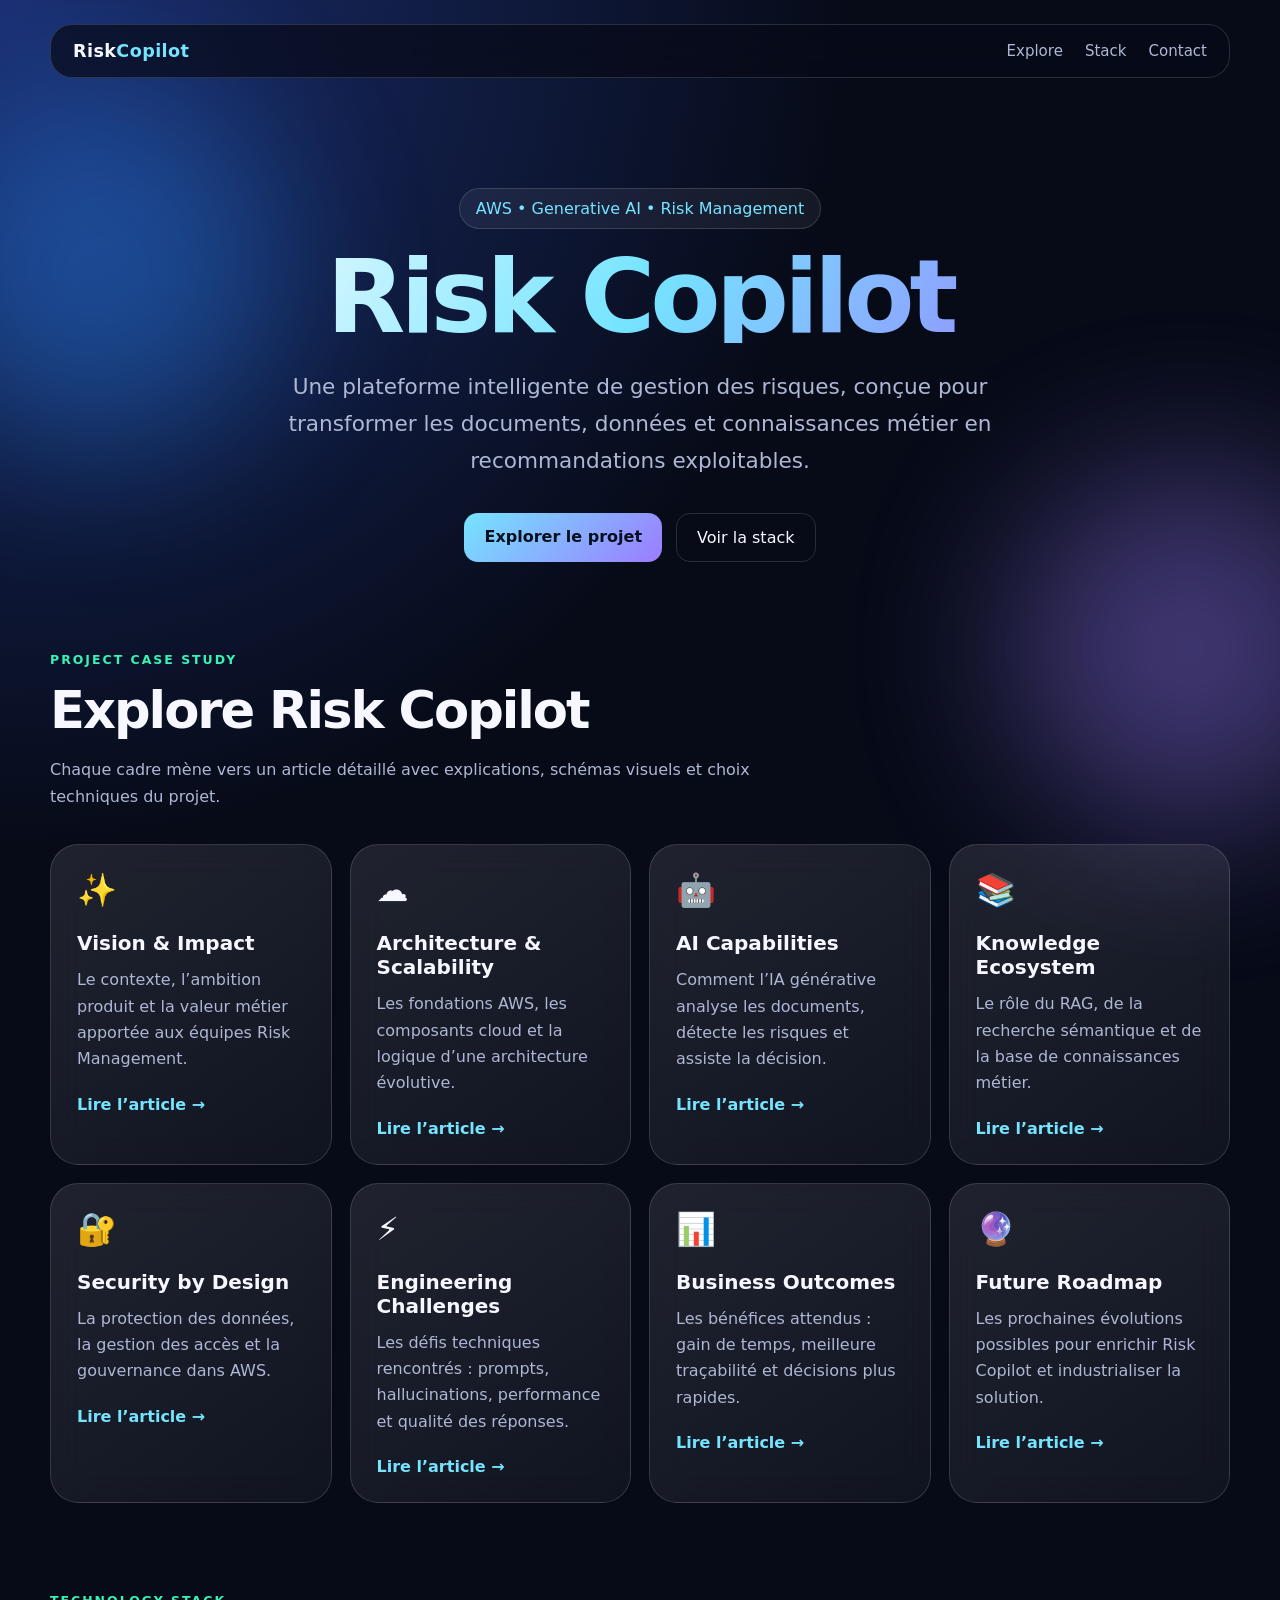
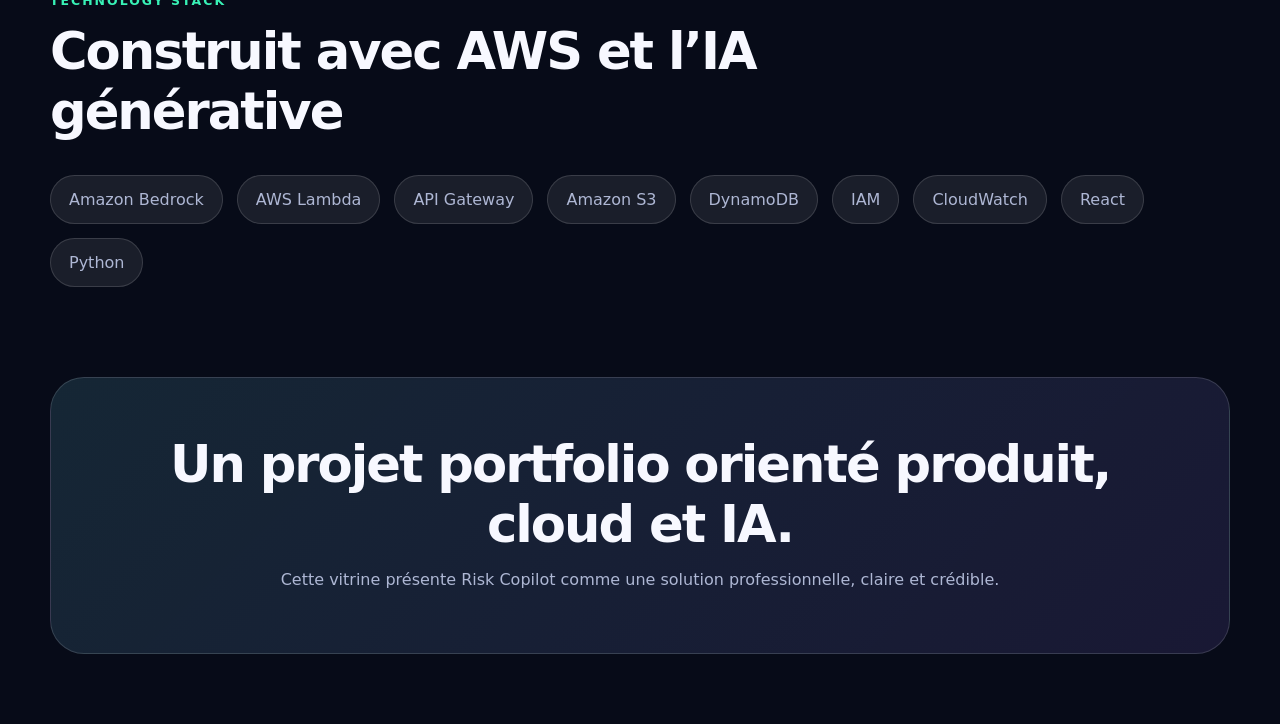
==== index.html @ 3e97cf2e "Add Risk Copilot portfolio website" ====
<!DOCTYPE html>
<html lang="fr">
<head>
  <meta charset="UTF-8" />
  <meta name="viewport" content="width=device-width, initial-scale=1.0" />
  <title>Risk Copilot | Portfolio Project</title>
  <link rel="stylesheet" href="style.css" />
</head>
<body>
  <div class="background-orb orb-one"></div>
  <div class="background-orb orb-two"></div>

  <header class="navbar">
    <div class="brand">Risk<span>Copilot</span></div>
    <nav>
      <a href="#explore">Explore</a>
      <a href="#stack">Stack</a>
      <a href="#contact">Contact</a>
    </nav>
  </header>

  <main>
    <section class="hero reveal">
      <div class="hero-badge">AWS • Generative AI • Risk Management</div>
      <h1>Risk Copilot</h1>
      <p class="subtitle">Une plateforme intelligente de gestion des risques, conçue pour transformer les documents, données et connaissances métier en recommandations exploitables.</p>
      <div class="hero-actions">
        <a class="primary-btn" href="#explore">Explorer le projet</a>
        <a class="secondary-btn" href="#stack">Voir la stack</a>
      </div>
    </section>

    <section id="explore" class="section reveal">
      <div class="section-heading">
        <p class="eyebrow">Project Case Study</p>
        <h2>Explore Risk Copilot</h2>
        <p>Chaque cadre mène vers un article détaillé avec explications, schémas visuels et choix techniques du projet.</p>
      </div>

      <div class="cards-grid">
        <a class="card" href="articles/vision-impact.html">
          <div class="icon">✨</div>
          <h3>Vision & Impact</h3>
          <p>Le contexte, l’ambition produit et la valeur métier apportée aux équipes Risk Management.</p>
          <span>Lire l’article →</span>
        </a>

        <a class="card" href="articles/architecture-scalability.html">
          <div class="icon">☁️</div>
          <h3>Architecture & Scalability</h3>
          <p>Les fondations AWS, les composants cloud et la logique d’une architecture évolutive.</p>
          <span>Lire l’article →</span>
        </a>

        <a class="card" href="articles/ai-capabilities.html">
          <div class="icon">🤖</div>
          <h3>AI Capabilities</h3>
          <p>Comment l’IA générative analyse les documents, détecte les risques et assiste la décision.</p>
          <span>Lire l’article →</span>
        </a>

        <a class="card" href="articles/knowledge-ecosystem.html">
          <div class="icon">📚</div>
          <h3>Knowledge Ecosystem</h3>
          <p>Le rôle du RAG, de la recherche sémantique et de la base de connaissances métier.</p>
          <span>Lire l’article →</span>
        </a>

        <a class="card" href="articles/security-by-design.html">
          <div class="icon">🔐</div>
          <h3>Security by Design</h3>
          <p>La protection des données, la gestion des accès et la gouvernance dans AWS.</p>
          <span>Lire l’article →</span>
        </a>

        <a class="card" href="articles/engineering-challenges.html">
          <div class="icon">⚡</div>
          <h3>Engineering Challenges</h3>
          <p>Les défis techniques rencontrés : prompts, hallucinations, performance et qualité des réponses.</p>
          <span>Lire l’article →</span>
        </a>

        <a class="card" href="articles/business-outcomes.html">
          <div class="icon">📊</div>
          <h3>Business Outcomes</h3>
          <p>Les bénéfices attendus : gain de temps, meilleure traçabilité et décisions plus rapides.</p>
          <span>Lire l’article →</span>
        </a>

        <a class="card" href="articles/future-roadmap.html">
          <div class="icon">🔮</div>
          <h3>Future Roadmap</h3>
          <p>Les prochaines évolutions possibles pour enrichir Risk Copilot et industrialiser la solution.</p>
          <span>Lire l’article →</span>
        </a>
      </div>
    </section>

    <section id="stack" class="section stack reveal">
      <div class="section-heading">
        <p class="eyebrow">Technology Stack</p>
        <h2>Construit avec AWS et l’IA générative</h2>
      </div>
      <div class="stack-list">
        <span>Amazon Bedrock</span>
        <span>AWS Lambda</span>
        <span>API Gateway</span>
        <span>Amazon S3</span>
        <span>DynamoDB</span>
        <span>IAM</span>
        <span>CloudWatch</span>
        <span>React</span>
        <span>Python</span>
      </div>
    </section>

    <section id="contact" class="footer-cta reveal">
      <h2>Un projet portfolio orienté produit, cloud et IA.</h2>
      <p>Cette vitrine présente Risk Copilot comme une solution professionnelle, claire et crédible.</p>
    </section>
  </main>

  <script src="script.js"></script>
</body>
</html>
---- style.css ----
:root {
  --bg: #070b18;
  --card: rgba(255, 255, 255, 0.08);
  --card-border: rgba(255, 255, 255, 0.14);
  --text: #f7f8ff;
  --muted: #aeb7d4;
  --primary: #75e4ff;
  --secondary: #9b7cff;
  --accent: #38f2b6;
}

* { box-sizing: border-box; }
html { scroll-behavior: smooth; }
body {
  margin: 0;
  font-family: Inter, ui-sans-serif, system-ui, -apple-system, BlinkMacSystemFont, "Segoe UI", sans-serif;
  color: var(--text);
  background: radial-gradient(circle at top left, #1b2f72 0, transparent 32%), var(--bg);
  overflow-x: hidden;
}

a { color: inherit; text-decoration: none; }
.background-orb {
  position: fixed;
  width: 360px;
  height: 360px;
  border-radius: 50%;
  filter: blur(80px);
  opacity: .38;
  z-index: -1;
  animation: float 10s ease-in-out infinite alternate;
}
.orb-one { background: #2b8cff; top: 10%; left: -80px; }
.orb-two { background: #9b7cff; bottom: 8%; right: -90px; animation-delay: 2s; }

.navbar {
  width: min(1180px, calc(100% - 40px));
  margin: 24px auto 0;
  display: flex;
  justify-content: space-between;
  align-items: center;
  padding: 16px 22px;
  border: 1px solid var(--card-border);
  border-radius: 22px;
  background: rgba(7, 11, 24, 0.72);
  backdrop-filter: blur(18px);
  position: sticky;
  top: 16px;
  z-index: 10;
}
.brand { font-weight: 800; letter-spacing: .4px; font-size: 1.1rem; }
.brand span { color: var(--primary); }
nav { display: flex; gap: 22px; color: var(--muted); font-size: .94rem; }
nav a:hover { color: var(--text); }

.hero {
  width: min(980px, calc(100% - 40px));
  margin: 110px auto 90px;
  text-align: center;
}
.hero-badge {
  display: inline-flex;
  padding: 10px 16px;
  border-radius: 999px;
  border: 1px solid var(--card-border);
  color: var(--primary);
  background: rgba(255, 255, 255, .06);
  margin-bottom: 22px;
}
h1 {
  margin: 0;
  font-size: clamp(3rem, 8vw, 6.5rem);
  line-height: .9;
  letter-spacing: -5px;
  background: linear-gradient(120deg, #fff, #75e4ff, #9b7cff);
  -webkit-background-clip: text;
  color: transparent;
}
.subtitle {
  margin: 26px auto 0;
  max-width: 760px;
  font-size: clamp(1.05rem, 2vw, 1.35rem);
  line-height: 1.7;
  color: var(--muted);
}
.hero-actions { margin-top: 34px; display: flex; justify-content: center; gap: 14px; flex-wrap: wrap; }
.primary-btn, .secondary-btn {
  padding: 14px 20px;
  border-radius: 14px;
  transition: .25s ease;
}
.primary-btn { background: linear-gradient(135deg, var(--primary), var(--secondary)); color: #06101d; font-weight: 800; }
.secondary-btn { border: 1px solid var(--card-border); color: var(--text); }
.primary-btn:hover, .secondary-btn:hover { transform: translateY(-3px); }

.section { width: min(1180px, calc(100% - 40px)); margin: 0 auto 90px; }
.section-heading { max-width: 760px; margin-bottom: 34px; }
.eyebrow { color: var(--accent); text-transform: uppercase; letter-spacing: 2px; font-size: .78rem; font-weight: 800; }
h2 { font-size: clamp(2rem, 4vw, 3.4rem); margin: 8px 0 12px; letter-spacing: -2px; }
.section-heading p:last-child { color: var(--muted); line-height: 1.7; }
.cards-grid { display: grid; grid-template-columns: repeat(4, 1fr); gap: 18px; }
.card {
  min-height: 270px;
  padding: 26px;
  border: 1px solid var(--card-border);
  border-radius: 28px;
  background: linear-gradient(145deg, rgba(255,255,255,.1), rgba(255,255,255,.04));
  backdrop-filter: blur(18px);
  position: relative;
  overflow: hidden;
  transition: transform .28s ease, border-color .28s ease, box-shadow .28s ease;
}
.card::before {
  content: "";
  position: absolute;
  inset: -1px;
  background: radial-gradient(circle at top right, rgba(117,228,255,.32), transparent 35%);
  opacity: 0;
  transition: .28s ease;
}
.card:hover {
  transform: translateY(-10px) rotateX(4deg) rotateY(-4deg);
  border-color: rgba(117, 228, 255, .6);
  box-shadow: 0 25px 70px rgba(0,0,0,.35);
}
.card:hover::before { opacity: 1; }
.icon { font-size: 2rem; margin-bottom: 22px; position: relative; }
.card h3, .card p, .card span { position: relative; }
.card h3 { margin: 0 0 12px; font-size: 1.25rem; }
.card p { color: var(--muted); line-height: 1.65; margin: 0 0 22px; }
.card span { color: var(--primary); font-weight: 800; }
.stack-list { display: flex; flex-wrap: wrap; gap: 14px; }
.stack-list span {
  padding: 14px 18px;
  border-radius: 999px;
  background: rgba(255,255,255,.08);
  border: 1px solid var(--card-border);
  color: var(--muted);
}
.footer-cta {
  width: min(1180px, calc(100% - 40px));
  margin: 0 auto 70px;
  padding: 48px;
  border-radius: 34px;
  border: 1px solid var(--card-border);
  background: linear-gradient(135deg, rgba(117,228,255,.13), rgba(155,124,255,.12));
  text-align: center;
}
.footer-cta p { color: var(--muted); }
.reveal { opacity: 0; transform: translateY(30px); transition: .8s ease; }
.reveal.visible { opacity: 1; transform: translateY(0); }

.article-page { width: min(850px, calc(100% - 40px)); margin: 80px auto; }
.back-link { color: var(--primary); font-weight: 800; }
.article-card {
  margin-top: 28px;
  padding: 42px;
  border-radius: 32px;
  border: 1px solid var(--card-border);
  background: rgba(255,255,255,.08);
  backdrop-filter: blur(16px);
}
.article-card h1 { font-size: clamp(2.4rem, 6vw, 4.5rem); letter-spacing: -3px; }
.article-card p, .article-card li { color: var(--muted); line-height: 1.85; font-size: 1.03rem; }
.article-card h2 { font-size: 1.7rem; margin-top: 34px; }

@keyframes float { from { transform: translateY(0); } to { transform: translateY(-35px); } }
@media (max-width: 1000px) { .cards-grid { grid-template-columns: repeat(2, 1fr); } }
@media (max-width: 640px) {
  nav { display: none; }
  .cards-grid { grid-template-columns: 1fr; }
  h1 { letter-spacing: -3px; }
  .article-card { padding: 26px; }
}


/* Detailed article enhancements */
.article-page { width: min(1040px, calc(100% - 40px)); }
.article-card { position: relative; overflow: hidden; }
.article-card::after {
  content: "";
  position: absolute;
  width: 320px;
  height: 320px;
  border-radius: 50%;
  background: radial-gradient(circle, rgba(117,228,255,.16), transparent 68%);
  right: -120px;
  top: -120px;
  pointer-events: none;
}
.article-lead {
  font-size: 1.18rem !important;
  color: #dce6ff !important;
  border-left: 3px solid var(--primary);
  padding-left: 18px;
  margin-top: 28px;
}
.article-meta {
  display: flex;
  gap: 10px;
  flex-wrap: wrap;
  margin: 26px 0;
}
.article-meta span, .tag {
  padding: 9px 12px;
  border-radius: 999px;
  border: 1px solid var(--card-border);
  background: rgba(255,255,255,.06);
  color: var(--muted);
  font-size: .9rem;
}
.callout {
  margin: 28px 0;
  padding: 22px;
  border-radius: 22px;
  background: linear-gradient(135deg, rgba(117,228,255,.12), rgba(155,124,255,.10));
  border: 1px solid rgba(117,228,255,.25);
}
.callout strong { color: var(--primary); }
.two-col {
  display: grid;
  grid-template-columns: repeat(2, minmax(0, 1fr));
  gap: 18px;
  margin: 28px 0;
}
.info-box {
  padding: 22px;
  border-radius: 22px;
  background: rgba(255,255,255,.055);
  border: 1px solid var(--card-border);
}
.info-box h3 { margin: 0 0 10px; }
.article-card h3 { margin-top: 26px; }
.diagram {
  margin: 34px 0;
  padding: 28px;
  border-radius: 28px;
  background: rgba(2, 8, 23, .58);
  border: 1px solid rgba(255,255,255,.12);
  box-shadow: inset 0 0 60px rgba(117,228,255,.05);
}
.diagram-title { color: var(--accent); font-weight: 800; margin-bottom: 18px; letter-spacing: .4px; }
.flow {
  display: flex;
  align-items: stretch;
  justify-content: center;
  gap: 12px;
  flex-wrap: wrap;
}
.node {
  min-width: 130px;
  padding: 16px 14px;
  border-radius: 18px;
  border: 1px solid rgba(117,228,255,.28);
  background: linear-gradient(145deg, rgba(255,255,255,.12), rgba(255,255,255,.04));
  text-align: center;
  color: #f7f8ff;
  position: relative;
  animation: nodeFloat 4s ease-in-out infinite alternate;
}
.node small { display: block; color: var(--muted); margin-top: 5px; line-height: 1.35; }
.arrow {
  display: flex;
  align-items: center;
  color: var(--primary);
  font-weight: 900;
  opacity: .85;
}
.layered {
  display: grid;
  gap: 14px;
}
.layer {
  display: grid;
  grid-template-columns: 190px 1fr;
  gap: 16px;
  align-items: center;
  padding: 16px;
  border-radius: 20px;
  background: rgba(255,255,255,.055);
  border: 1px solid var(--card-border);
}
.layer strong { color: var(--primary); }
.pipeline {
  display: grid;
  grid-template-columns: repeat(5, 1fr);
  gap: 12px;
}
.step {
  padding: 18px;
  border-radius: 20px;
  background: rgba(255,255,255,.06);
  border: 1px solid var(--card-border);
  position: relative;
}
.step b { color: var(--primary); display: block; margin-bottom: 8px; }
.timeline {
  border-left: 2px solid rgba(117,228,255,.35);
  padding-left: 24px;
  margin: 24px 0;
}
.timeline-item { margin: 0 0 24px; position: relative; }
.timeline-item::before {
  content: "";
  width: 13px;
  height: 13px;
  border-radius: 50%;
  background: var(--primary);
  position: absolute;
  left: -31.5px;
  top: 6px;
  box-shadow: 0 0 18px var(--primary);
}
.kpi-grid { display: grid; grid-template-columns: repeat(3, 1fr); gap: 16px; margin: 28px 0; }
.kpi { padding: 24px; border-radius: 24px; border: 1px solid var(--card-border); background: rgba(255,255,255,.06); }
.kpi strong { display: block; font-size: 2rem; color: var(--primary); margin-bottom: 8px; }
@keyframes nodeFloat { from { transform: translateY(0); } to { transform: translateY(-6px); } }
@media (max-width: 900px) { .two-col, .pipeline, .kpi-grid { grid-template-columns: 1fr; } .layer { grid-template-columns: 1fr; } .arrow { transform: rotate(90deg); justify-content: center; } }
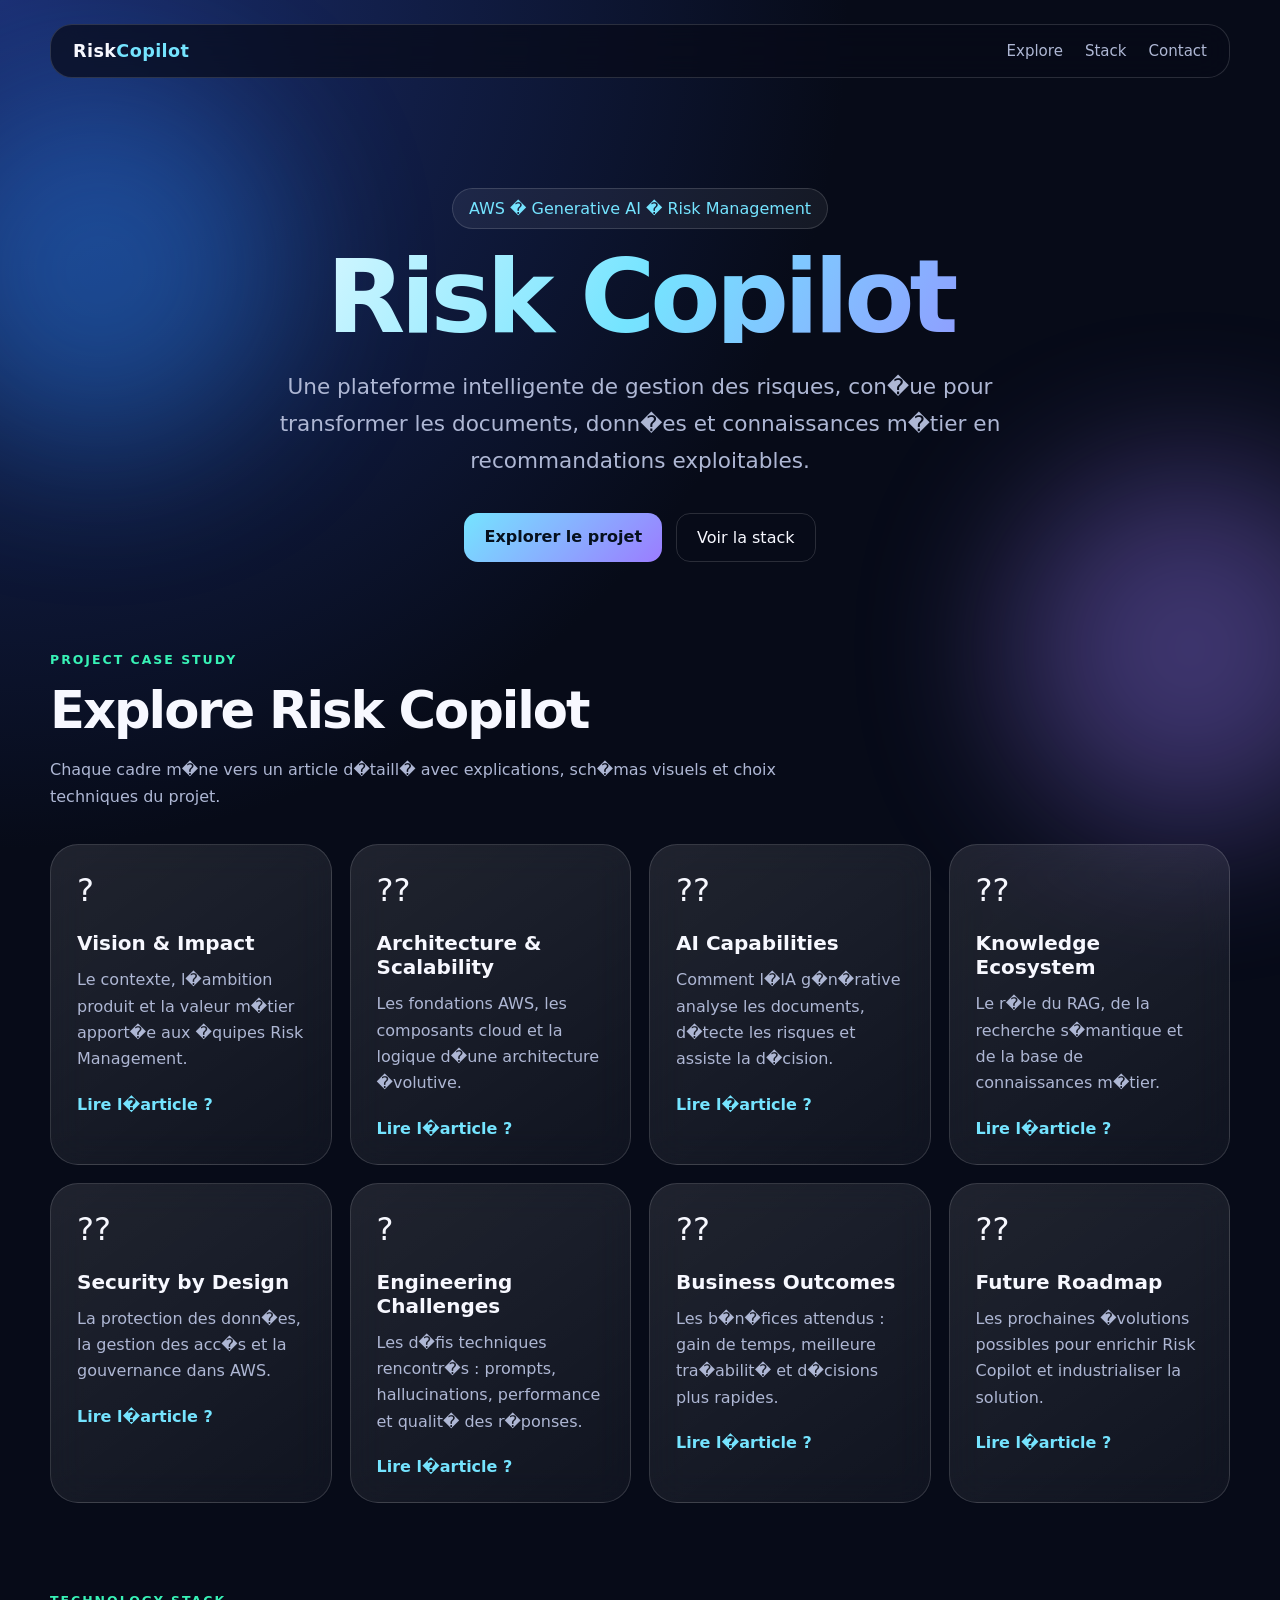
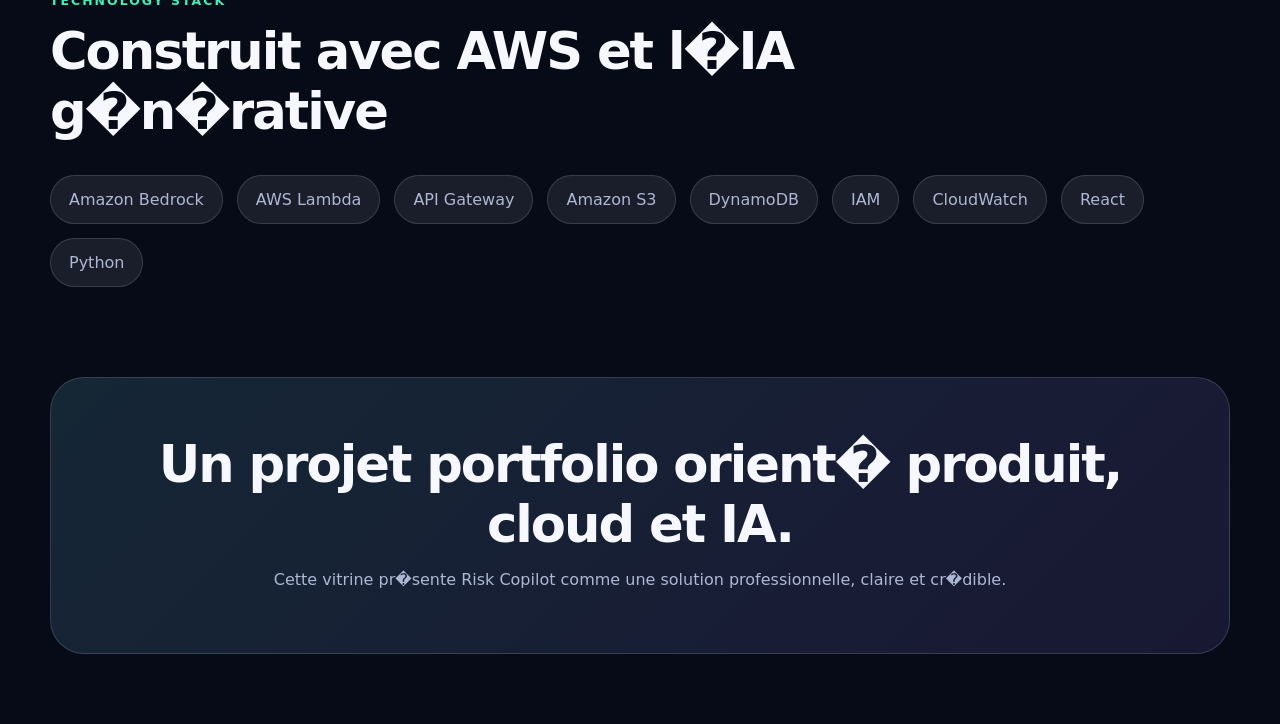
==== commit 37e1a102: "Prepare static site deployment" ====
--- a/index.html
+++ b/index.html
@@ -21,9 +21,9 @@
 
   <main>
     <section class="hero reveal">
-      <div class="hero-badge">AWS • Generative AI • Risk Management</div>
+      <div class="hero-badge">AWS � Generative AI � Risk Management</div>
       <h1>Risk Copilot</h1>
-      <p class="subtitle">Une plateforme intelligente de gestion des risques, conçue pour transformer les documents, données et connaissances métier en recommandations exploitables.</p>
+      <p class="subtitle">Une plateforme intelligente de gestion des risques, con�ue pour transformer les documents, donn�es et connaissances m�tier en recommandations exploitables.</p>
       <div class="hero-actions">
         <a class="primary-btn" href="#explore">Explorer le projet</a>
         <a class="secondary-btn" href="#stack">Voir la stack</a>
@@ -34,64 +34,64 @@
       <div class="section-heading">
         <p class="eyebrow">Project Case Study</p>
         <h2>Explore Risk Copilot</h2>
-        <p>Chaque cadre mène vers un article détaillé avec explications, schémas visuels et choix techniques du projet.</p>
+        <p>Chaque cadre m�ne vers un article d�taill� avec explications, sch�mas visuels et choix techniques du projet.</p>
       </div>
 
       <div class="cards-grid">
         <a class="card" href="articles/vision-impact.html">
-          <div class="icon">✨</div>
+          <div class="icon">?</div>
           <h3>Vision & Impact</h3>
-          <p>Le contexte, l’ambition produit et la valeur métier apportée aux équipes Risk Management.</p>
-          <span>Lire l’article →</span>
+          <p>Le contexte, l�ambition produit et la valeur m�tier apport�e aux �quipes Risk Management.</p>
+          <span>Lire l�article ?</span>
         </a>
 
         <a class="card" href="articles/architecture-scalability.html">
-          <div class="icon">☁️</div>
+          <div class="icon">??</div>
           <h3>Architecture & Scalability</h3>
-          <p>Les fondations AWS, les composants cloud et la logique d’une architecture évolutive.</p>
-          <span>Lire l’article →</span>
+          <p>Les fondations AWS, les composants cloud et la logique d�une architecture �volutive.</p>
+          <span>Lire l�article ?</span>
         </a>
 
         <a class="card" href="articles/ai-capabilities.html">
-          <div class="icon">🤖</div>
+          <div class="icon">??</div>
           <h3>AI Capabilities</h3>
-          <p>Comment l’IA générative analyse les documents, détecte les risques et assiste la décision.</p>
-          <span>Lire l’article →</span>
+          <p>Comment l�IA g�n�rative analyse les documents, d�tecte les risques et assiste la d�cision.</p>
+          <span>Lire l�article ?</span>
         </a>
 
         <a class="card" href="articles/knowledge-ecosystem.html">
-          <div class="icon">📚</div>
+          <div class="icon">??</div>
           <h3>Knowledge Ecosystem</h3>
-          <p>Le rôle du RAG, de la recherche sémantique et de la base de connaissances métier.</p>
-          <span>Lire l’article →</span>
+          <p>Le r�le du RAG, de la recherche s�mantique et de la base de connaissances m�tier.</p>
+          <span>Lire l�article ?</span>
         </a>
 
         <a class="card" href="articles/security-by-design.html">
-          <div class="icon">🔐</div>
+          <div class="icon">??</div>
           <h3>Security by Design</h3>
-          <p>La protection des données, la gestion des accès et la gouvernance dans AWS.</p>
-          <span>Lire l’article →</span>
+          <p>La protection des donn�es, la gestion des acc�s et la gouvernance dans AWS.</p>
+          <span>Lire l�article ?</span>
         </a>
 
         <a class="card" href="articles/engineering-challenges.html">
-          <div class="icon">⚡</div>
+          <div class="icon">?</div>
           <h3>Engineering Challenges</h3>
-          <p>Les défis techniques rencontrés : prompts, hallucinations, performance et qualité des réponses.</p>
-          <span>Lire l’article →</span>
+          <p>Les d�fis techniques rencontr�s : prompts, hallucinations, performance et qualit� des r�ponses.</p>
+          <span>Lire l�article ?</span>
         </a>
 
         <a class="card" href="articles/business-outcomes.html">
-          <div class="icon">📊</div>
+          <div class="icon">??</div>
           <h3>Business Outcomes</h3>
-          <p>Les bénéfices attendus : gain de temps, meilleure traçabilité et décisions plus rapides.</p>
-          <span>Lire l’article →</span>
+          <p>Les b�n�fices attendus : gain de temps, meilleure tra�abilit� et d�cisions plus rapides.</p>
+          <span>Lire l�article ?</span>
         </a>
 
         <a class="card" href="articles/future-roadmap.html">
-          <div class="icon">🔮</div>
+          <div class="icon">??</div>
           <h3>Future Roadmap</h3>
-          <p>Les prochaines évolutions possibles pour enrichir Risk Copilot et industrialiser la solution.</p>
-          <span>Lire l’article →</span>
+          <p>Les prochaines �volutions possibles pour enrichir Risk Copilot et industrialiser la solution.</p>
+          <span>Lire l�article ?</span>
         </a>
       </div>
     </section>
@@ -99,7 +99,7 @@
     <section id="stack" class="section stack reveal">
       <div class="section-heading">
         <p class="eyebrow">Technology Stack</p>
-        <h2>Construit avec AWS et l’IA générative</h2>
+        <h2>Construit avec AWS et l�IA g�n�rative</h2>
       </div>
       <div class="stack-list">
         <span>Amazon Bedrock</span>
@@ -115,8 +115,8 @@
     </section>
 
     <section id="contact" class="footer-cta reveal">
-      <h2>Un projet portfolio orienté produit, cloud et IA.</h2>
-      <p>Cette vitrine présente Risk Copilot comme une solution professionnelle, claire et crédible.</p>
+      <h2>Un projet portfolio orient� produit, cloud et IA.</h2>
+      <p>Cette vitrine pr�sente Risk Copilot comme une solution professionnelle, claire et cr�dible.</p>
     </section>
   </main>
 
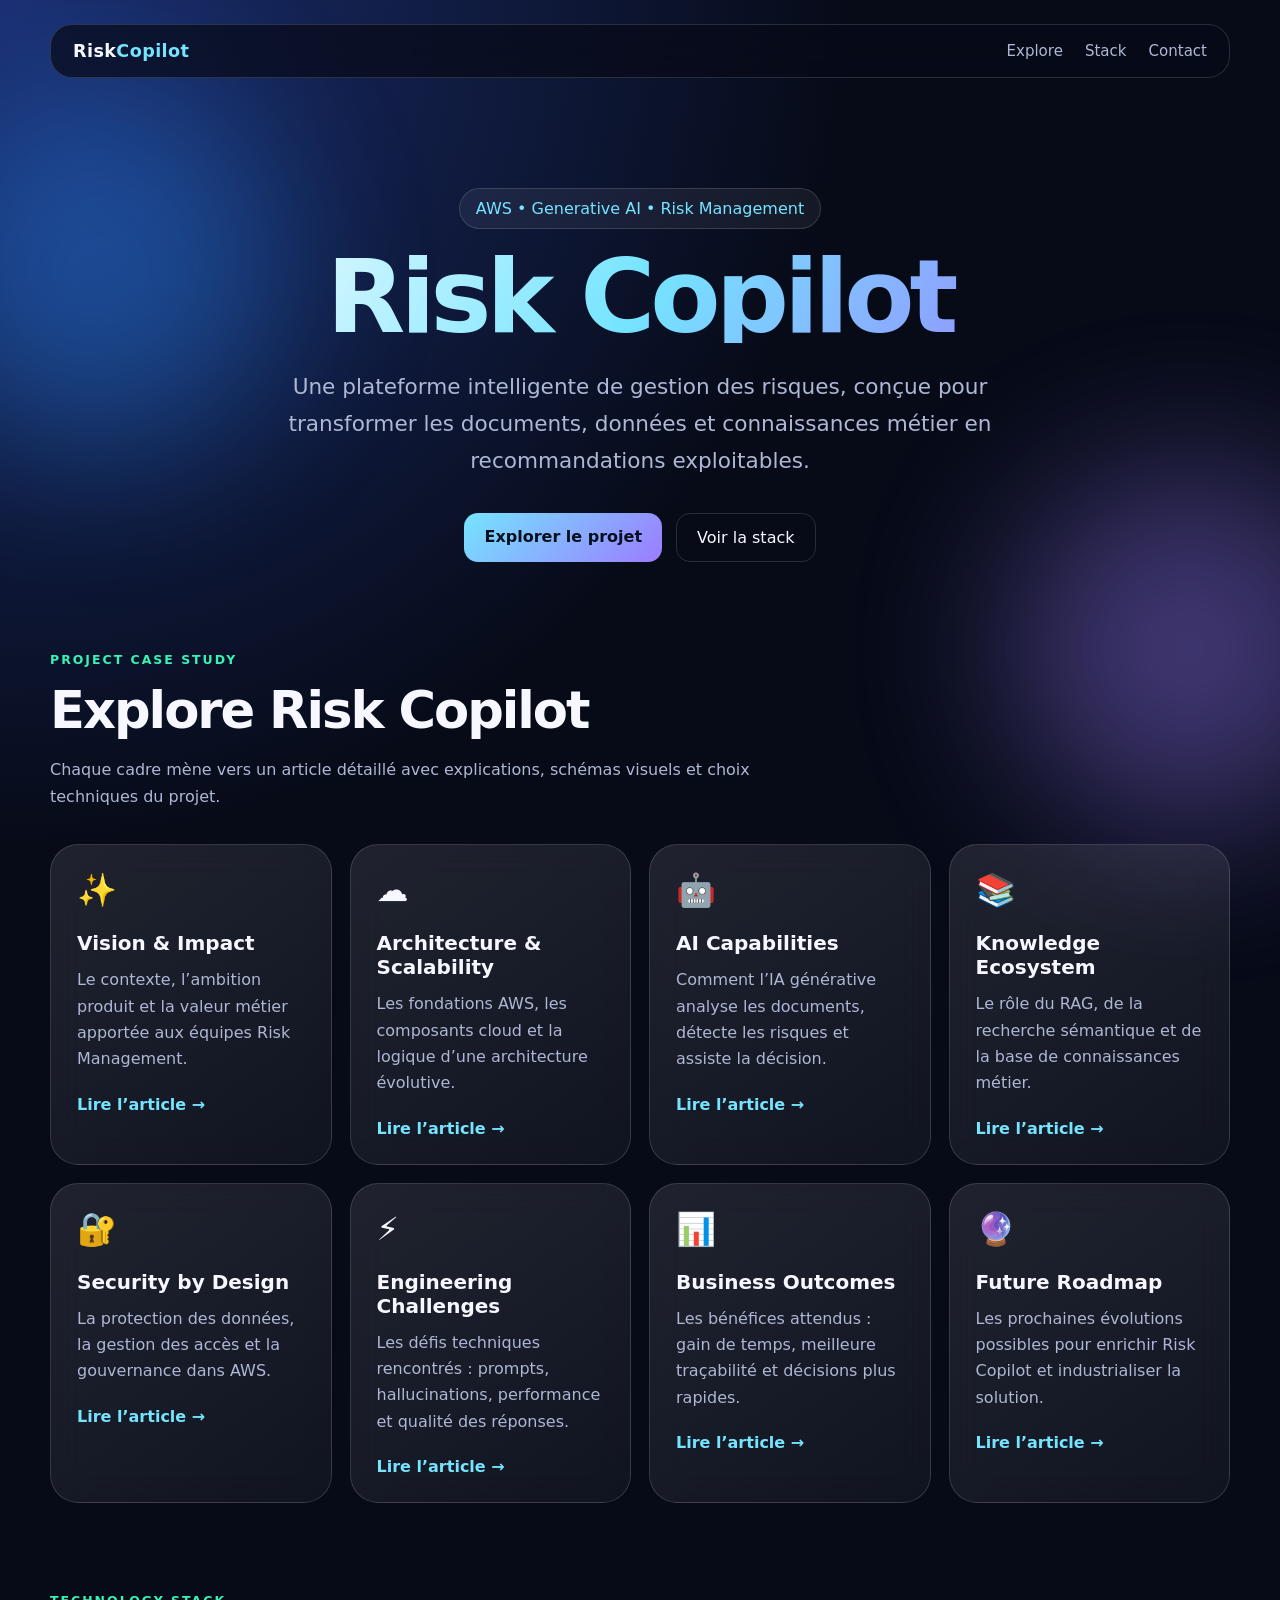
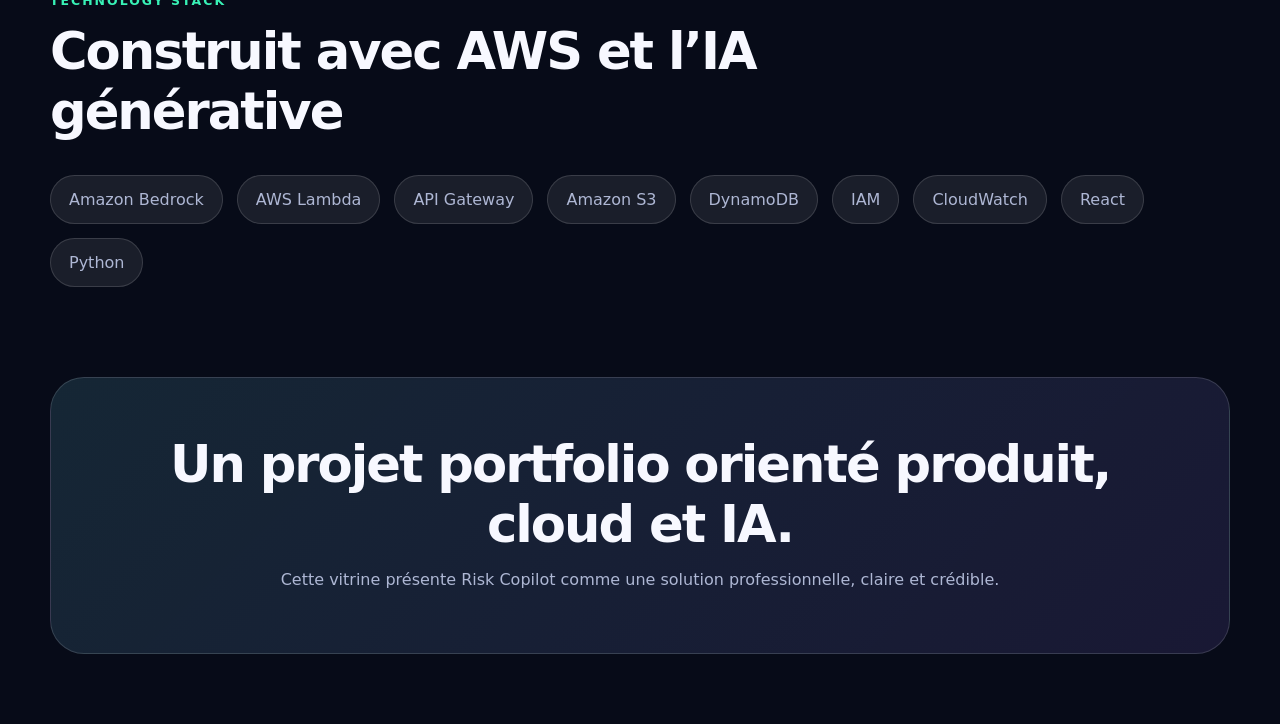
==== commit 6bcae116: "Fix encoding and prepare deployment" ====
--- a/index.html
+++ b/index.html
@@ -21,9 +21,9 @@
 
   <main>
     <section class="hero reveal">
-      <div class="hero-badge">AWS � Generative AI � Risk Management</div>
+      <div class="hero-badge">AWS • Generative AI • Risk Management</div>
       <h1>Risk Copilot</h1>
-      <p class="subtitle">Une plateforme intelligente de gestion des risques, con�ue pour transformer les documents, donn�es et connaissances m�tier en recommandations exploitables.</p>
+      <p class="subtitle">Une plateforme intelligente de gestion des risques, conçue pour transformer les documents, données et connaissances métier en recommandations exploitables.</p>
       <div class="hero-actions">
         <a class="primary-btn" href="#explore">Explorer le projet</a>
         <a class="secondary-btn" href="#stack">Voir la stack</a>
@@ -34,64 +34,64 @@
       <div class="section-heading">
         <p class="eyebrow">Project Case Study</p>
         <h2>Explore Risk Copilot</h2>
-        <p>Chaque cadre m�ne vers un article d�taill� avec explications, sch�mas visuels et choix techniques du projet.</p>
+        <p>Chaque cadre mène vers un article détaillé avec explications, schémas visuels et choix techniques du projet.</p>
       </div>
 
       <div class="cards-grid">
         <a class="card" href="articles/vision-impact.html">
-          <div class="icon">?</div>
+          <div class="icon">✨</div>
           <h3>Vision & Impact</h3>
-          <p>Le contexte, l�ambition produit et la valeur m�tier apport�e aux �quipes Risk Management.</p>
-          <span>Lire l�article ?</span>
+          <p>Le contexte, l’ambition produit et la valeur métier apportée aux équipes Risk Management.</p>
+          <span>Lire l’article →</span>
         </a>
 
         <a class="card" href="articles/architecture-scalability.html">
-          <div class="icon">??</div>
+          <div class="icon">☁️</div>
           <h3>Architecture & Scalability</h3>
-          <p>Les fondations AWS, les composants cloud et la logique d�une architecture �volutive.</p>
-          <span>Lire l�article ?</span>
+          <p>Les fondations AWS, les composants cloud et la logique d’une architecture évolutive.</p>
+          <span>Lire l’article →</span>
         </a>
 
         <a class="card" href="articles/ai-capabilities.html">
-          <div class="icon">??</div>
+          <div class="icon">🤖</div>
           <h3>AI Capabilities</h3>
-          <p>Comment l�IA g�n�rative analyse les documents, d�tecte les risques et assiste la d�cision.</p>
-          <span>Lire l�article ?</span>
+          <p>Comment l’IA générative analyse les documents, détecte les risques et assiste la décision.</p>
+          <span>Lire l’article →</span>
         </a>
 
         <a class="card" href="articles/knowledge-ecosystem.html">
-          <div class="icon">??</div>
+          <div class="icon">📚</div>
           <h3>Knowledge Ecosystem</h3>
-          <p>Le r�le du RAG, de la recherche s�mantique et de la base de connaissances m�tier.</p>
-          <span>Lire l�article ?</span>
+          <p>Le rôle du RAG, de la recherche sémantique et de la base de connaissances métier.</p>
+          <span>Lire l’article →</span>
         </a>
 
         <a class="card" href="articles/security-by-design.html">
-          <div class="icon">??</div>
+          <div class="icon">🔐</div>
           <h3>Security by Design</h3>
-          <p>La protection des donn�es, la gestion des acc�s et la gouvernance dans AWS.</p>
-          <span>Lire l�article ?</span>
+          <p>La protection des données, la gestion des accès et la gouvernance dans AWS.</p>
+          <span>Lire l’article →</span>
         </a>
 
         <a class="card" href="articles/engineering-challenges.html">
-          <div class="icon">?</div>
+          <div class="icon">⚡</div>
           <h3>Engineering Challenges</h3>
-          <p>Les d�fis techniques rencontr�s : prompts, hallucinations, performance et qualit� des r�ponses.</p>
-          <span>Lire l�article ?</span>
+          <p>Les défis techniques rencontrés : prompts, hallucinations, performance et qualité des réponses.</p>
+          <span>Lire l’article →</span>
         </a>
 
         <a class="card" href="articles/business-outcomes.html">
-          <div class="icon">??</div>
+          <div class="icon">📊</div>
           <h3>Business Outcomes</h3>
-          <p>Les b�n�fices attendus : gain de temps, meilleure tra�abilit� et d�cisions plus rapides.</p>
-          <span>Lire l�article ?</span>
+          <p>Les bénéfices attendus : gain de temps, meilleure traçabilité et décisions plus rapides.</p>
+          <span>Lire l’article →</span>
         </a>
 
         <a class="card" href="articles/future-roadmap.html">
-          <div class="icon">??</div>
+          <div class="icon">🔮</div>
           <h3>Future Roadmap</h3>
-          <p>Les prochaines �volutions possibles pour enrichir Risk Copilot et industrialiser la solution.</p>
-          <span>Lire l�article ?</span>
+          <p>Les prochaines évolutions possibles pour enrichir Risk Copilot et industrialiser la solution.</p>
+          <span>Lire l’article →</span>
         </a>
       </div>
     </section>
@@ -99,7 +99,7 @@
     <section id="stack" class="section stack reveal">
       <div class="section-heading">
         <p class="eyebrow">Technology Stack</p>
-        <h2>Construit avec AWS et l�IA g�n�rative</h2>
+        <h2>Construit avec AWS et l’IA générative</h2>
       </div>
       <div class="stack-list">
         <span>Amazon Bedrock</span>
@@ -115,8 +115,8 @@
     </section>
 
     <section id="contact" class="footer-cta reveal">
-      <h2>Un projet portfolio orient� produit, cloud et IA.</h2>
-      <p>Cette vitrine pr�sente Risk Copilot comme une solution professionnelle, claire et cr�dible.</p>
+      <h2>Un projet portfolio orienté produit, cloud et IA.</h2>
+      <p>Cette vitrine présente Risk Copilot comme une solution professionnelle, claire et crédible.</p>
     </section>
   </main>
 
